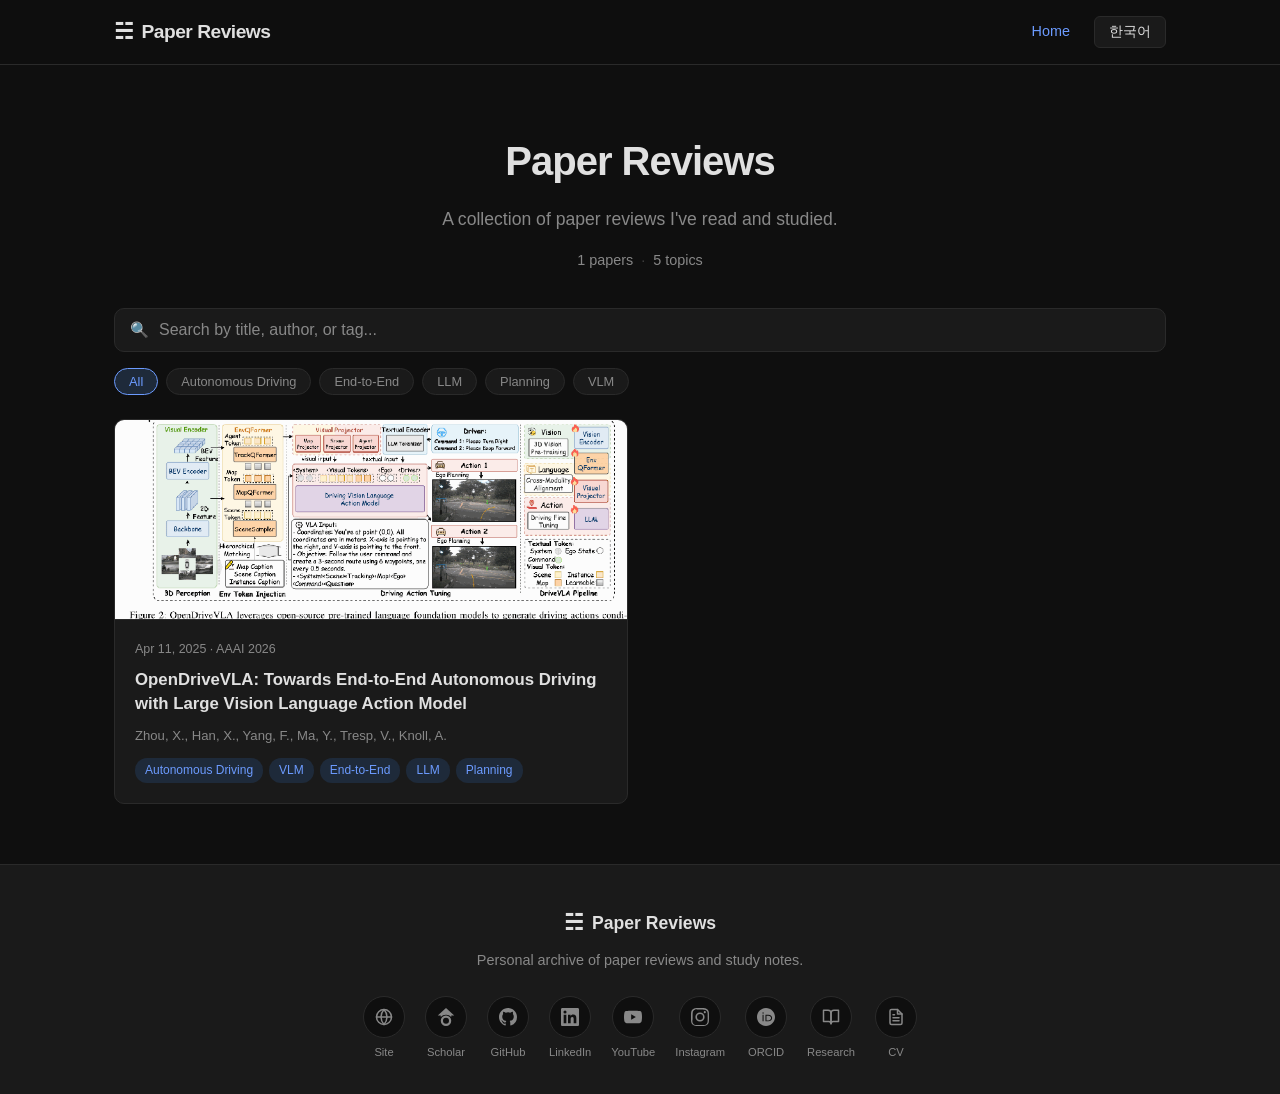
==== index.html @ d60a410d "Add paper review site with OpenDriveVLA review - Static paper review site (HTML/CSS/JS) for GitHub P" ====
<!DOCTYPE html>
<html lang="en">
<head>
  <meta charset="UTF-8">
  <meta name="viewport" content="width=device-width, initial-scale=1.0">
  <title>Paper Reviews</title>
  <link rel="icon" type="image/png" href="images/favi/favicon.png">
  <link rel="stylesheet" href="style.css">
</head>
<body>
  <header>
    <div class="header-inner">
      <a href="index.html" class="logo">
        <span class="logo-icon">&#9781;</span>
        <span>Paper Reviews</span>
      </a>
      <nav class="header-nav">
        <a href="index.html" class="nav-link active" data-en="Home" data-ko="홈">Home</a>
        <button id="lang-toggle" class="lang-btn" onclick="toggleLang()">한국어</button>
      </nav>
    </div>
  </header>

  <main>
    <section class="hero">
      <h1 data-en="Paper Reviews" data-ko="논문 리뷰">Paper Reviews</h1>
      <p data-en="A collection of paper reviews I've read and studied." data-ko="읽고 공부한 논문들의 리뷰 모음입니다.">A collection of paper reviews I've read and studied.</p>
      <div class="hero-stats" id="hero-stats"></div>
    </section>

    <section class="filters">
      <div class="search-box">
        <span class="search-icon">&#128269;</span>
        <input type="text" id="search" data-placeholder-en="Search by title, author, or tag..." data-placeholder-ko="제목, 저자, 태그로 검색..." placeholder="Search by title, author, or tag...">
      </div>
      <div class="tag-filters" id="tag-filters"></div>
    </section>

    <section class="paper-grid" id="paper-grid">
      <!-- Papers will be rendered here -->
    </section>
  </main>

  <footer>
    <div class="footer-inner">
      <div class="footer-brand">
        <span class="logo-icon">&#9781;</span>
        <span>Paper Reviews</span>
      </div>
      <p class="footer-desc" data-en="Personal archive of paper reviews and study notes." data-ko="논문 리뷰와 학습 노트를 정리한 개인 아카이브입니다.">Personal archive of paper reviews and study notes.</p>
      <div class="footer-links">
        <a href="https://www.sjhwang.com/" target="_blank" rel="noopener" class="footer-icon-item">
          <span class="footer-icon-circle">
            <svg viewBox="0 0 24 24" fill="none" stroke="currentColor" stroke-width="2" stroke-linecap="round" stroke-linejoin="round"><circle cx="12" cy="12" r="10"/><line x1="2" y1="12" x2="22" y2="12"/><path d="M12 2a15.3 15.3 0 0 1 4 10 15.3 15.3 0 0 1-4 10 15.3 15.3 0 0 1-4-10 15.3 15.3 0 0 1 4-10z"/></svg>
          </span>
          <span class="footer-icon-label">Site</span>
        </a>
        <a href="https://scholar.google.com/citations?user=6X2EVE0AAAAJ" target="_blank" rel="noopener" class="footer-icon-item">
          <span class="footer-icon-circle">
            <svg viewBox="0 0 24 24" fill="currentColor"><path d="M12 24a7 7 0 1 1 0-14 7 7 0 0 1 0 14zm0-3a4 4 0 1 0 0-8 4 4 0 0 0 0 8zM1 10L12 0l11 10h-4v2.07A8.96 8.96 0 0 0 12 9a8.96 8.96 0 0 0-7 3.07V10H1z"/></svg>
          </span>
          <span class="footer-icon-label">Scholar</span>
        </a>
        <a href="https://github.com/justinbrianhwang" target="_blank" rel="noopener" class="footer-icon-item">
          <span class="footer-icon-circle">
            <svg viewBox="0 0 24 24" fill="currentColor"><path d="M12 0C5.37 0 0 5.37 0 12c0 5.3 3.44 9.8 8.2 11.39.6.11.82-.26.82-.58v-2.03c-3.34.73-4.04-1.61-4.04-1.61-.55-1.39-1.34-1.76-1.34-1.76-1.09-.75.08-.73.08-.73 1.2.08 1.84 1.24 1.84 1.24 1.07 1.84 2.81 1.31 3.5 1 .1-.78.42-1.31.76-1.61-2.67-.3-5.47-1.33-5.47-5.93 0-1.31.47-2.38 1.24-3.22-.13-.3-.54-1.52.12-3.18 0 0 1.01-.32 3.3 1.23a11.5 11.5 0 0 1 6.02 0c2.3-1.55 3.3-1.23 3.3-1.23.66 1.66.24 2.88.12 3.18.77.84 1.24 1.91 1.24 3.22 0 4.61-2.81 5.63-5.48 5.92.43.37.81 1.1.81 2.22v3.29c0 .32.22.7.82.58A12.01 12.01 0 0 0 24 12c0-6.63-5.37-12-12-12z"/></svg>
          </span>
          <span class="footer-icon-label">GitHub</span>
        </a>
        <a href="https://www.linkedin.com/in/sunjunhwang/" target="_blank" rel="noopener" class="footer-icon-item">
          <span class="footer-icon-circle">
            <svg viewBox="0 0 24 24" fill="currentColor"><path d="M20.45 20.45h-3.55v-5.57c0-1.33-.02-3.04-1.85-3.04-1.85 0-2.14 1.45-2.14 2.94v5.67H9.36V9h3.41v1.56h.05c.48-.9 1.64-1.85 3.37-1.85 3.6 0 4.27 2.37 4.27 5.46v6.28zM5.34 7.43a2.06 2.06 0 1 1 0-4.12 2.06 2.06 0 0 1 0 4.12zM7.12 20.45H3.56V9h3.56v11.45zM22.22 0H1.77C.79 0 0 .77 0 1.72v20.56C0 23.23.79 24 1.77 24h20.45c.98 0 1.78-.77 1.78-1.72V1.72C24 .77 23.2 0 22.22 0z"/></svg>
          </span>
          <span class="footer-icon-label">LinkedIn</span>
        </a>
        <a href="https://www.youtube.com/@sjquantumprof" target="_blank" rel="noopener" class="footer-icon-item">
          <span class="footer-icon-circle">
            <svg viewBox="0 0 24 24" fill="currentColor"><path d="M23.5 6.19a3.02 3.02 0 0 0-2.12-2.14C19.5 3.5 12 3.5 12 3.5s-7.5 0-9.38.55A3.02 3.02 0 0 0 .5 6.19 31.6 31.6 0 0 0 0 12a31.6 31.6 0 0 0 .5 5.81 3.02 3.02 0 0 0 2.12 2.14c1.88.55 9.38.55 9.38.55s7.5 0 9.38-.55a3.02 3.02 0 0 0 2.12-2.14A31.6 31.6 0 0 0 24 12a31.6 31.6 0 0 0-.5-5.81zM9.55 15.57V8.43L15.82 12l-6.27 3.57z"/></svg>
          </span>
          <span class="footer-icon-label">YouTube</span>
        </a>
        <a href="https://www.instagram.com/jun_bri0123/" target="_blank" rel="noopener" class="footer-icon-item">
          <span class="footer-icon-circle">
            <svg viewBox="0 0 24 24" fill="currentColor"><path d="M12 2.16c3.2 0 3.58.01 4.85.07 1.17.05 1.97.25 2.43.41.61.24 1.05.52 1.51.98.46.46.74.9.98 1.51.16.46.36 1.26.41 2.43.06 1.27.07 1.65.07 4.85s-.01 3.58-.07 4.85c-.05 1.17-.25 1.97-.41 2.43a4.06 4.06 0 0 1-.98 1.51c-.46.46-.9.74-1.51.98-.46.16-1.26.36-2.43.41-1.27.06-1.65.07-4.85.07s-3.58-.01-4.85-.07c-1.17-.05-1.97-.25-2.43-.41a4.06 4.06 0 0 1-1.51-.98 4.06 4.06 0 0 1-.98-1.51c-.16-.46-.36-1.26-.41-2.43C2.17 15.58 2.16 15.2 2.16 12s.01-3.58.07-4.85c.05-1.17.25-1.97.41-2.43.24-.61.52-1.05.98-1.51.46-.46.9-.74 1.51-.98.46-.16 1.26-.36 2.43-.41C8.42 2.17 8.8 2.16 12 2.16zM12 0C8.74 0 8.33.01 7.05.07 5.78.13 4.9.33 4.14.63a5.87 5.87 0 0 0-2.13 1.38A5.87 5.87 0 0 0 .63 4.14C.33 4.9.13 5.78.07 7.05.01 8.33 0 8.74 0 12s.01 3.67.07 4.95c.06 1.27.26 2.15.56 2.91.31.79.72 1.47 1.38 2.13a5.87 5.87 0 0 0 2.13 1.38c.76.3 1.64.5 2.91.56C8.33 23.99 8.74 24 12 24s3.67-.01 4.95-.07c1.27-.06 2.15-.26 2.91-.56a5.87 5.87 0 0 0 2.13-1.38 5.87 5.87 0 0 0 1.38-2.13c.3-.76.5-1.64.56-2.91.06-1.28.07-1.69.07-4.95s-.01-3.67-.07-4.95c-.06-1.27-.26-2.15-.56-2.91a5.87 5.87 0 0 0-1.38-2.13A5.87 5.87 0 0 0 19.86.63C19.1.33 18.22.13 16.95.07 15.67.01 15.26 0 12 0zm0 5.84a6.16 6.16 0 1 0 0 12.32 6.16 6.16 0 0 0 0-12.32zM12 16a4 4 0 1 1 0-8 4 4 0 0 1 0 8zm6.41-11.85a1.44 1.44 0 1 0 0 2.88 1.44 1.44 0 0 0 0-2.88z"/></svg>
          </span>
          <span class="footer-icon-label">Instagram</span>
        </a>
        <a href="https://orcid.org/0009-0007-5173-2876" target="_blank" rel="noopener" class="footer-icon-item">
          <span class="footer-icon-circle">
            <svg viewBox="0 0 24 24" fill="currentColor"><path d="M12 0C5.37 0 0 5.37 0 12s5.37 12 12 12 12-5.37 12-12S18.63 0 12 0zM8.09 5.83a.86.86 0 1 1 0 1.72.86.86 0 0 1 0-1.72zM7.41 9.13h1.35v8.7H7.41v-8.7zm3.87 0h3.63c3.55 0 5.25 2.27 5.25 4.35s-1.7 4.35-5.16 4.35h-3.72v-8.7zm1.35 1.17v6.37h2.22c2.85 0 3.93-1.67 3.93-3.19s-1.08-3.18-3.84-3.18h-2.31z"/></svg>
          </span>
          <span class="footer-icon-label">ORCID</span>
        </a>
        <a href="https://sjhwangresearch.com/" target="_blank" rel="noopener" class="footer-icon-item">
          <span class="footer-icon-circle">
            <svg viewBox="0 0 24 24" fill="none" stroke="currentColor" stroke-width="2" stroke-linecap="round" stroke-linejoin="round"><path d="M2 3h6a4 4 0 0 1 4 4v14a3 3 0 0 0-3-3H2z"/><path d="M22 3h-6a4 4 0 0 0-4 4v14a3 3 0 0 1 3-3h7z"/></svg>
          </span>
          <span class="footer-icon-label">Research</span>
        </a>
        <a href="https://www.sjhwangcv.com/" target="_blank" rel="noopener" class="footer-icon-item">
          <span class="footer-icon-circle">
            <svg viewBox="0 0 24 24" fill="none" stroke="currentColor" stroke-width="2" stroke-linecap="round" stroke-linejoin="round"><path d="M14 2H6a2 2 0 0 0-2 2v16a2 2 0 0 0 2 2h12a2 2 0 0 0 2-2V8z"/><polyline points="14 2 14 8 20 8"/><line x1="16" y1="13" x2="8" y2="13"/><line x1="16" y1="17" x2="8" y2="17"/><polyline points="10 9 9 9 8 9"/></svg>
          </span>
          <span class="footer-icon-label">CV</span>
        </a>
      </div>
    </div>
  </footer>

  <script src="papers/data.js"></script>
  <script src="script.js"></script>
</body>
</html>
---- style.css ----
/* ===== Reset & Base ===== */
*, *::before, *::after {
  margin: 0;
  padding: 0;
  box-sizing: border-box;
}

:root {
  --bg: #0f0f0f;
  --surface: #1a1a1a;
  --surface-hover: #242424;
  --border: #2a2a2a;
  --text: #e0e0e0;
  --text-muted: #888;
  --accent: #6c9bff;
  --accent-hover: #8ab4ff;
  --tag-bg: #1e2a3a;
  --tag-text: #6c9bff;
  --radius: 10px;
}

html {
  scroll-behavior: smooth;
}

body {
  font-family: -apple-system, BlinkMacSystemFont, 'Segoe UI', Roboto, sans-serif;
  background: var(--bg);
  color: var(--text);
  line-height: 1.6;
  min-height: 100vh;
  display: flex;
  flex-direction: column;
}

a {
  color: var(--accent);
  text-decoration: none;
}

a:hover {
  color: var(--accent-hover);
}

/* ===== Header ===== */
header {
  position: sticky;
  top: 0;
  z-index: 100;
  background: rgba(15, 15, 15, 0.9);
  backdrop-filter: blur(16px);
  border-bottom: 1px solid var(--border);
}

.header-inner {
  max-width: 1100px;
  margin: 0 auto;
  padding: 14px 24px;
  display: flex;
  align-items: center;
  justify-content: space-between;
}

.logo {
  display: flex;
  align-items: center;
  gap: 8px;
  font-size: 1.2rem;
  font-weight: 700;
  color: var(--text);
  letter-spacing: -0.5px;
}

.logo:hover {
  color: var(--accent);
}

.logo-icon {
  font-size: 1.4rem;
}

.header-nav {
  display: flex;
  align-items: center;
  gap: 16px;
}

.nav-link {
  color: var(--text-muted);
  font-size: 0.9rem;
  font-weight: 500;
  padding: 4px 8px;
  border-radius: 6px;
  transition: color 0.2s;
}

.nav-link:hover {
  color: var(--text);
}

.nav-link.active {
  color: var(--accent);
}

.lang-btn {
  background: var(--surface);
  border: 1px solid var(--border);
  color: var(--text);
  padding: 6px 14px;
  border-radius: 6px;
  cursor: pointer;
  font-size: 0.85rem;
  transition: all 0.2s;
}

.lang-btn:hover {
  background: var(--surface-hover);
  border-color: var(--accent);
}

/* ===== Hero ===== */
.hero {
  text-align: center;
  padding: 64px 24px 36px;
}

.hero h1 {
  font-size: 2.5rem;
  font-weight: 800;
  letter-spacing: -1px;
  margin-bottom: 12px;
}

.hero p {
  color: var(--text-muted);
  font-size: 1.1rem;
  margin-bottom: 16px;
}

.hero-stats {
  display: flex;
  justify-content: center;
  align-items: center;
  gap: 8px;
  color: var(--text-muted);
  font-size: 0.9rem;
}

.stats-dot {
  opacity: 0.4;
}

/* ===== Filters ===== */
.filters {
  max-width: 1100px;
  margin: 0 auto;
  padding: 0 24px 24px;
}

.search-box {
  position: relative;
}

.search-icon {
  position: absolute;
  left: 16px;
  top: 50%;
  transform: translateY(-50%);
  font-size: 0.95rem;
  color: var(--text-muted);
  pointer-events: none;
}

.search-box input {
  width: 100%;
  padding: 12px 18px 12px 44px;
  background: var(--surface);
  border: 1px solid var(--border);
  border-radius: var(--radius);
  color: var(--text);
  font-size: 1rem;
  outline: none;
  transition: border-color 0.2s;
}

.search-box input::placeholder {
  color: var(--text-muted);
}

.search-box input:focus {
  border-color: var(--accent);
}

.tag-filters {
  display: flex;
  flex-wrap: wrap;
  gap: 8px;
  margin-top: 16px;
}

.tag-filter-btn {
  padding: 5px 14px;
  border-radius: 20px;
  border: 1px solid var(--border);
  background: var(--surface);
  color: var(--text-muted);
  font-size: 0.8rem;
  cursor: pointer;
  transition: all 0.2s;
}

.tag-filter-btn:hover,
.tag-filter-btn.active {
  background: var(--tag-bg);
  color: var(--tag-text);
  border-color: var(--accent);
}

/* ===== Paper Grid — fixed 2 columns ===== */
.paper-grid {
  max-width: 1100px;
  margin: 0 auto;
  padding: 0 24px 60px;
  display: grid;
  grid-template-columns: repeat(2, 1fr);
  gap: 24px;
}

.paper-card {
  background: var(--surface);
  border: 1px solid var(--border);
  border-radius: var(--radius);
  overflow: hidden;
  transition: all 0.25s;
  cursor: pointer;
  display: flex;
  flex-direction: column;
}

.paper-card:hover {
  border-color: var(--accent);
  transform: translateY(-4px);
  box-shadow: 0 12px 40px rgba(108, 155, 255, 0.1);
}

.paper-card .card-image {
  width: 100%;
  height: 200px;
  object-fit: cover;
  display: block;
  border-bottom: 1px solid var(--border);
}

.paper-card .card-image-placeholder {
  width: 100%;
  height: 200px;
  background: linear-gradient(135deg, #1e2a3a 0%, #2a1e3a 100%);
  display: flex;
  align-items: center;
  justify-content: center;
  border-bottom: 1px solid var(--border);
}

.paper-card .card-image-placeholder span {
  font-size: 3rem;
  color: var(--accent);
  opacity: 0.3;
}

.paper-card .card-body {
  padding: 20px;
  display: flex;
  flex-direction: column;
  flex: 1;
}

.paper-card .date {
  font-size: 0.78rem;
  color: var(--text-muted);
  margin-bottom: 8px;
}

.paper-card h3 {
  font-size: 1.05rem;
  font-weight: 600;
  margin-bottom: 10px;
  line-height: 1.4;
}

.paper-card .authors {
  font-size: 0.82rem;
  color: var(--text-muted);
  margin-bottom: 12px;
}

.paper-card .tags {
  display: flex;
  flex-wrap: wrap;
  gap: 6px;
  margin-top: auto;
}

.tag {
  background: var(--tag-bg);
  color: var(--tag-text);
  padding: 3px 10px;
  border-radius: 12px;
  font-size: 0.75rem;
}

/* ===== Paper Detail ===== */
.paper-detail {
  max-width: 800px;
  margin: 0 auto;
  padding: 48px 24px 80px;
}

.paper-detail .back-link {
  display: inline-block;
  margin-bottom: 32px;
  color: var(--text-muted);
  font-size: 0.9rem;
}

.paper-detail .back-link:hover {
  color: var(--accent);
}

.paper-detail .meta {
  margin-bottom: 32px;
}

.paper-detail .meta .date {
  font-size: 0.85rem;
  color: var(--text-muted);
  margin-bottom: 8px;
}

.paper-detail .meta h1 {
  font-size: 2rem;
  font-weight: 800;
  letter-spacing: -0.5px;
  line-height: 1.3;
  margin-bottom: 8px;
}

.paper-detail .meta .authors {
  color: var(--text-muted);
  font-size: 0.95rem;
  margin-bottom: 12px;
}

.paper-detail .meta .paper-link {
  display: inline-block;
  margin-bottom: 12px;
  font-size: 0.9rem;
}

.paper-detail .meta .tags {
  display: flex;
  flex-wrap: wrap;
  gap: 6px;
}

.paper-detail .review-content h2 {
  font-size: 1.4rem;
  font-weight: 700;
  margin: 36px 0 16px;
  padding-bottom: 8px;
  border-bottom: 1px solid var(--border);
}

.paper-detail .review-content h3 {
  font-size: 1.15rem;
  font-weight: 600;
  margin: 24px 0 12px;
}

.paper-detail .review-content p {
  margin-bottom: 16px;
  line-height: 1.8;
}

.paper-detail .review-content ul,
.paper-detail .review-content ol {
  margin-bottom: 16px;
  padding-left: 24px;
}

.paper-detail .review-content li {
  margin-bottom: 6px;
  line-height: 1.7;
}

.paper-detail .review-content code {
  background: var(--surface);
  padding: 2px 6px;
  border-radius: 4px;
  font-size: 0.9em;
}

.paper-detail .review-content pre {
  background: var(--surface);
  border: 1px solid var(--border);
  border-radius: var(--radius);
  padding: 16px;
  overflow-x: auto;
  margin-bottom: 16px;
}

.paper-detail .review-content pre code {
  background: none;
  padding: 0;
}

.paper-detail .review-content table {
  width: 100%;
  border-collapse: collapse;
  margin: 16px 0 24px;
  font-size: 0.9rem;
}

.paper-detail .review-content th,
.paper-detail .review-content td {
  padding: 10px 14px;
  border: 1px solid var(--border);
  text-align: left;
  line-height: 1.5;
}

.paper-detail .review-content th {
  background: var(--surface);
  font-weight: 600;
  color: var(--text);
}

.paper-detail .review-content td {
  color: var(--text-muted);
}

.paper-detail .review-content tr:hover td {
  background: var(--surface);
}

.paper-detail .review-content blockquote {
  border-left: 3px solid var(--accent);
  padding: 12px 20px;
  margin: 16px 0;
  background: var(--surface);
  border-radius: 0 var(--radius) var(--radius) 0;
  color: var(--text-muted);
}

.paper-detail .review-content img {
  max-width: 100%;
  border-radius: var(--radius);
  display: block;
}

.paper-detail .review-content figure {
  margin: 24px 0;
  background: var(--surface);
  border: 1px solid var(--border);
  border-radius: var(--radius);
  overflow: hidden;
}

.paper-detail .review-content figure img {
  width: 100%;
  border-radius: 0;
  display: block;
}

.paper-detail .review-content figcaption {
  padding: 12px 16px;
  font-size: 0.85rem;
  color: var(--text-muted);
  text-align: center;
  border-top: 1px solid var(--border);
}

/* ===== Empty State ===== */
.empty-state {
  text-align: center;
  padding: 80px 24px;
  color: var(--text-muted);
  grid-column: 1 / -1;
}

.empty-state p {
  font-size: 1.1rem;
}

/* ===== Footer ===== */
footer {
  margin-top: auto;
  border-top: 1px solid var(--border);
  background: var(--surface);
}

.footer-inner {
  max-width: 1100px;
  margin: 0 auto;
  padding: 40px 24px 32px;
  text-align: center;
}

.footer-brand {
  display: inline-flex;
  align-items: center;
  gap: 8px;
  font-size: 1.1rem;
  font-weight: 700;
  color: var(--text);
  margin-bottom: 8px;
}

.footer-desc {
  color: var(--text-muted);
  font-size: 0.9rem;
  margin-bottom: 24px;
}

.footer-links {
  display: flex;
  justify-content: center;
  flex-wrap: wrap;
  gap: 20px;
}

.footer-icon-item {
  display: flex;
  flex-direction: column;
  align-items: center;
  gap: 6px;
  text-decoration: none;
}

.footer-icon-item:hover .footer-icon-circle {
  color: var(--accent);
  border-color: var(--accent);
  background: var(--tag-bg);
  transform: translateY(-2px);
}

.footer-icon-item:hover .footer-icon-label {
  color: var(--accent);
}

.footer-icon-circle {
  width: 42px;
  height: 42px;
  border-radius: 50%;
  border: 1px solid var(--border);
  background: var(--bg);
  display: flex;
  align-items: center;
  justify-content: center;
  color: var(--text-muted);
  transition: all 0.2s;
}

.footer-icon-circle svg {
  width: 18px;
  height: 18px;
}

.footer-icon-label {
  font-size: 0.7rem;
  color: var(--text-muted);
  transition: color 0.2s;
}

/* ===== Responsive ===== */
@media (max-width: 700px) {
  .hero h1 {
    font-size: 1.8rem;
  }

  .paper-grid {
    grid-template-columns: 1fr;
  }

  .paper-detail .meta h1 {
    font-size: 1.5rem;
  }

  .header-nav .nav-link {
    display: none;
  }
}
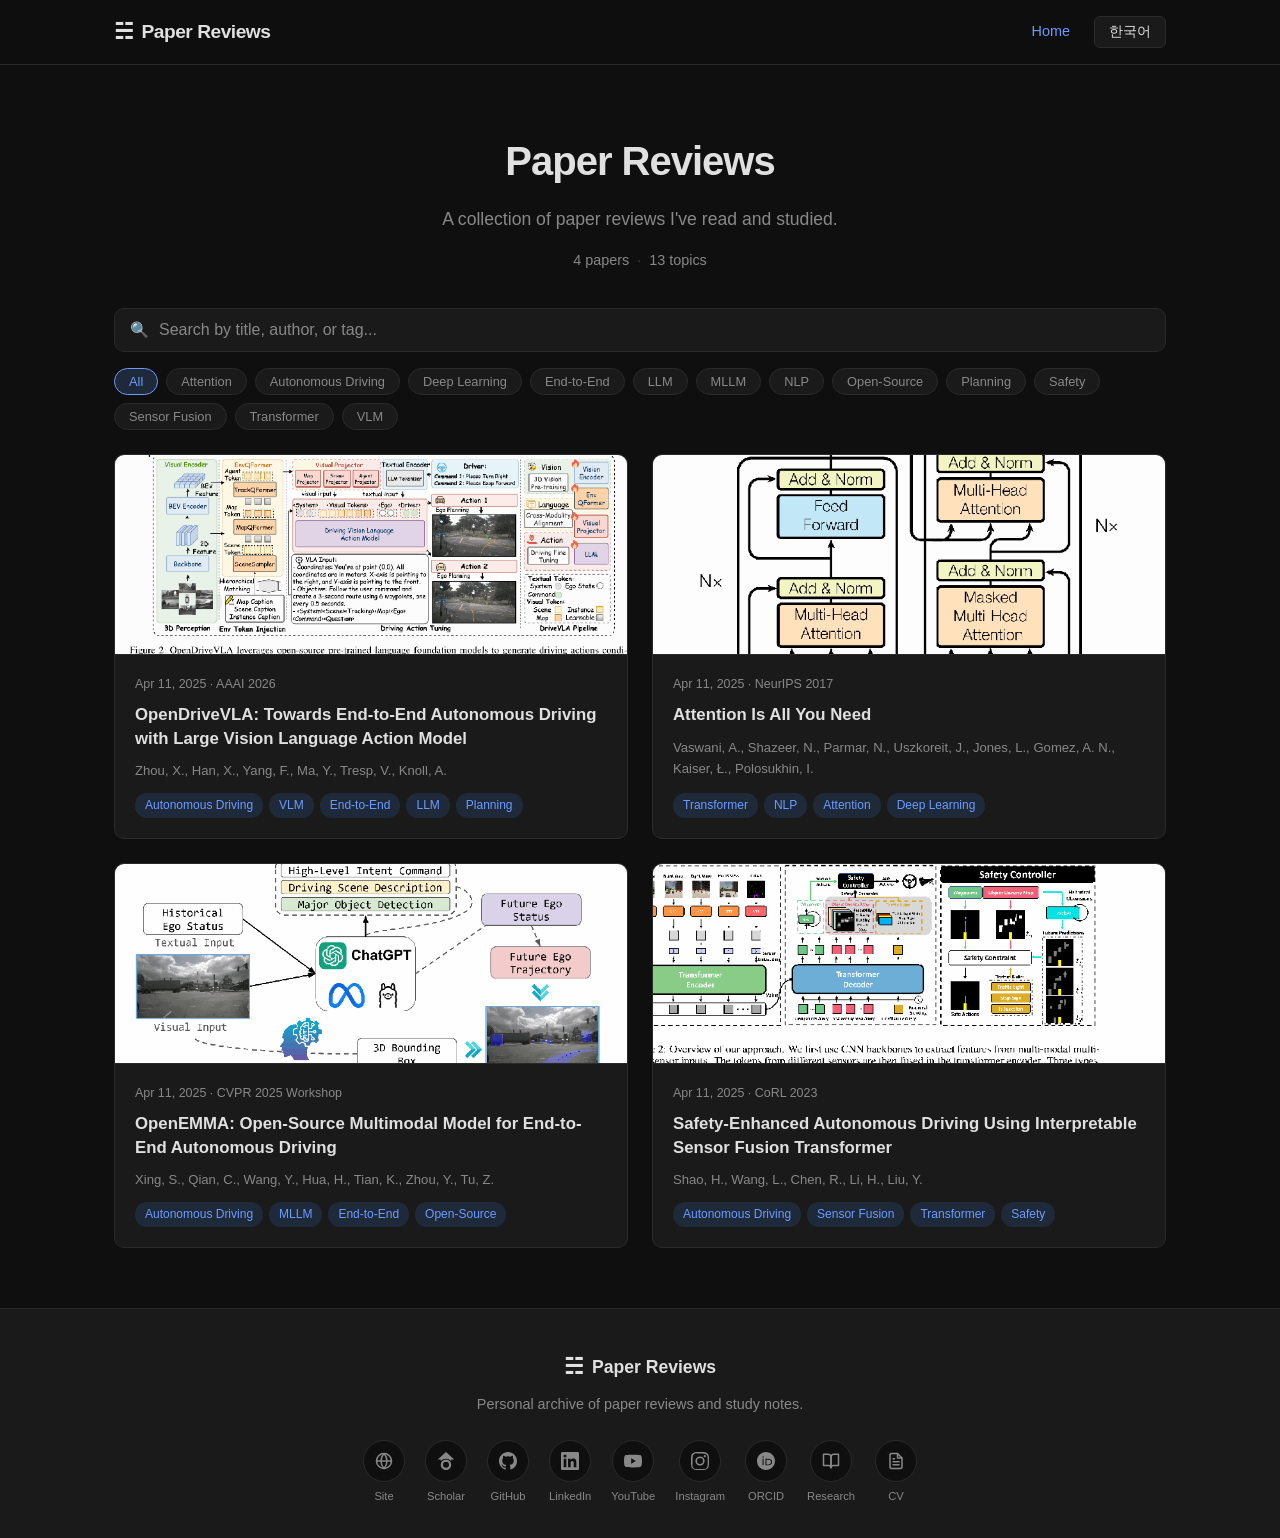
==== commit fbe92797: "Add 3 paper reviews and unify review structure - Add: Attention Is All You Need (NeurIPS 2017) - Add" ====
--- a/index.html
+++ b/index.html
@@ -3,7 +3,7 @@
 <head>
   <meta charset="UTF-8">
   <meta name="viewport" content="width=device-width, initial-scale=1.0">
-  <title>Paper Reviews</title>
+  <title>Sunjun Hwang | Paper Review</title>
   <link rel="icon" type="image/png" href="images/favi/favicon.png">
   <link rel="stylesheet" href="style.css">
 </head>
--- a/style.css
+++ b/style.css
@@ -243,6 +243,18 @@
   box-shadow: 0 12px 40px rgba(108, 155, 255, 0.1);
 }
 
+@media (hover: none) {
+  .paper-card:hover {
+    transform: none;
+    box-shadow: none;
+  }
+
+  .paper-card:active {
+    border-color: var(--accent);
+    background: var(--surface-hover);
+  }
+}
+
 .paper-card .card-image {
   width: 100%;
   height: 200px;
@@ -571,21 +583,255 @@
   transition: color 0.2s;
 }
 
-/* ===== Responsive ===== */
-@media (max-width: 700px) {
-  .hero h1 {
-    font-size: 1.8rem;
-  }
-
+/* ===== Responsive — Tablet ===== */
+@media (max-width: 900px) {
   .paper-grid {
     grid-template-columns: 1fr;
-  }
-
-  .paper-detail .meta h1 {
-    font-size: 1.5rem;
+    max-width: 600px;
+  }
+
+  .paper-card .card-image,
+  .paper-card .card-image-placeholder {
+    height: 180px;
+  }
+}
+
+/* ===== Responsive — Mobile ===== */
+@media (max-width: 600px) {
+  /* Header */
+  .header-inner {
+    padding: 12px 16px;
+  }
+
+  .logo {
+    font-size: 1.05rem;
+  }
+
+  .logo-icon {
+    font-size: 1.2rem;
   }
 
   .header-nav .nav-link {
     display: none;
   }
-}
+
+  .lang-btn {
+    padding: 5px 10px;
+    font-size: 0.8rem;
+  }
+
+  /* Hero */
+  .hero {
+    padding: 40px 16px 24px;
+  }
+
+  .hero h1 {
+    font-size: 1.6rem;
+    letter-spacing: -0.5px;
+  }
+
+  .hero p {
+    font-size: 0.95rem;
+  }
+
+  .hero-stats {
+    font-size: 0.8rem;
+  }
+
+  /* Filters */
+  .filters {
+    padding: 0 16px 16px;
+  }
+
+  .search-box input {
+    padding: 10px 14px 10px 40px;
+    font-size: 0.9rem;
+  }
+
+  .search-icon {
+    left: 14px;
+    font-size: 0.85rem;
+  }
+
+  .tag-filters {
+    gap: 6px;
+    margin-top: 12px;
+  }
+
+  .tag-filter-btn {
+    padding: 4px 10px;
+    font-size: 0.72rem;
+  }
+
+  /* Paper Grid */
+  .paper-grid {
+    grid-template-columns: 1fr;
+    padding: 0 16px 40px;
+    gap: 16px;
+  }
+
+  .paper-card .card-image,
+  .paper-card .card-image-placeholder {
+    height: 160px;
+  }
+
+  .paper-card .card-body {
+    padding: 16px;
+  }
+
+  .paper-card h3 {
+    font-size: 0.95rem;
+  }
+
+  .paper-card .authors {
+    font-size: 0.78rem;
+  }
+
+  .paper-card .date {
+    font-size: 0.72rem;
+  }
+
+  .tag {
+    font-size: 0.68rem;
+    padding: 2px 8px;
+  }
+
+  /* Paper Detail */
+  .paper-detail {
+    padding: 32px 16px 60px;
+  }
+
+  .paper-detail .back-link {
+    margin-bottom: 20px;
+    font-size: 0.85rem;
+  }
+
+  .paper-detail .meta h1 {
+    font-size: 1.35rem;
+    line-height: 1.4;
+  }
+
+  .paper-detail .meta .authors {
+    font-size: 0.85rem;
+  }
+
+  .paper-detail .meta .paper-link {
+    font-size: 0.85rem;
+  }
+
+  .paper-detail .review-content h2 {
+    font-size: 1.15rem;
+    margin: 28px 0 12px;
+  }
+
+  .paper-detail .review-content h3 {
+    font-size: 1rem;
+  }
+
+  .paper-detail .review-content p {
+    font-size: 0.9rem;
+    line-height: 1.7;
+  }
+
+  .paper-detail .review-content li {
+    font-size: 0.9rem;
+    line-height: 1.6;
+  }
+
+  .paper-detail .review-content blockquote {
+    padding: 10px 14px;
+    font-size: 0.9rem;
+  }
+
+  /* Tables — horizontal scroll on mobile */
+  .paper-detail .review-content table {
+    display: block;
+    overflow-x: auto;
+    -webkit-overflow-scrolling: touch;
+    font-size: 0.8rem;
+  }
+
+  .paper-detail .review-content th,
+  .paper-detail .review-content td {
+    padding: 8px 10px;
+    white-space: nowrap;
+  }
+
+  .paper-detail .review-content figure {
+    margin: 16px -16px;
+    border-radius: 0;
+    border-left: none;
+    border-right: none;
+  }
+
+  .paper-detail .review-content figcaption {
+    padding: 10px 16px;
+    font-size: 0.78rem;
+  }
+
+  /* Footer */
+  .footer-inner {
+    padding: 32px 16px 24px;
+  }
+
+  .footer-brand {
+    font-size: 1rem;
+  }
+
+  .footer-desc {
+    font-size: 0.82rem;
+    margin-bottom: 20px;
+  }
+
+  .footer-links {
+    gap: 14px;
+  }
+
+  .footer-icon-circle {
+    width: 36px;
+    height: 36px;
+  }
+
+  .footer-icon-circle svg {
+    width: 15px;
+    height: 15px;
+  }
+
+  .footer-icon-label {
+    font-size: 0.62rem;
+  }
+
+  /* Empty state */
+  .empty-state {
+    padding: 48px 16px;
+  }
+}
+
+/* ===== Responsive — Small phones ===== */
+@media (max-width: 380px) {
+  .hero h1 {
+    font-size: 1.35rem;
+  }
+
+  .hero p {
+    font-size: 0.88rem;
+  }
+
+  .paper-detail .meta h1 {
+    font-size: 1.2rem;
+  }
+
+  .footer-links {
+    gap: 10px;
+  }
+
+  .footer-icon-circle {
+    width: 32px;
+    height: 32px;
+  }
+
+  .footer-icon-circle svg {
+    width: 13px;
+    height: 13px;
+  }
+}
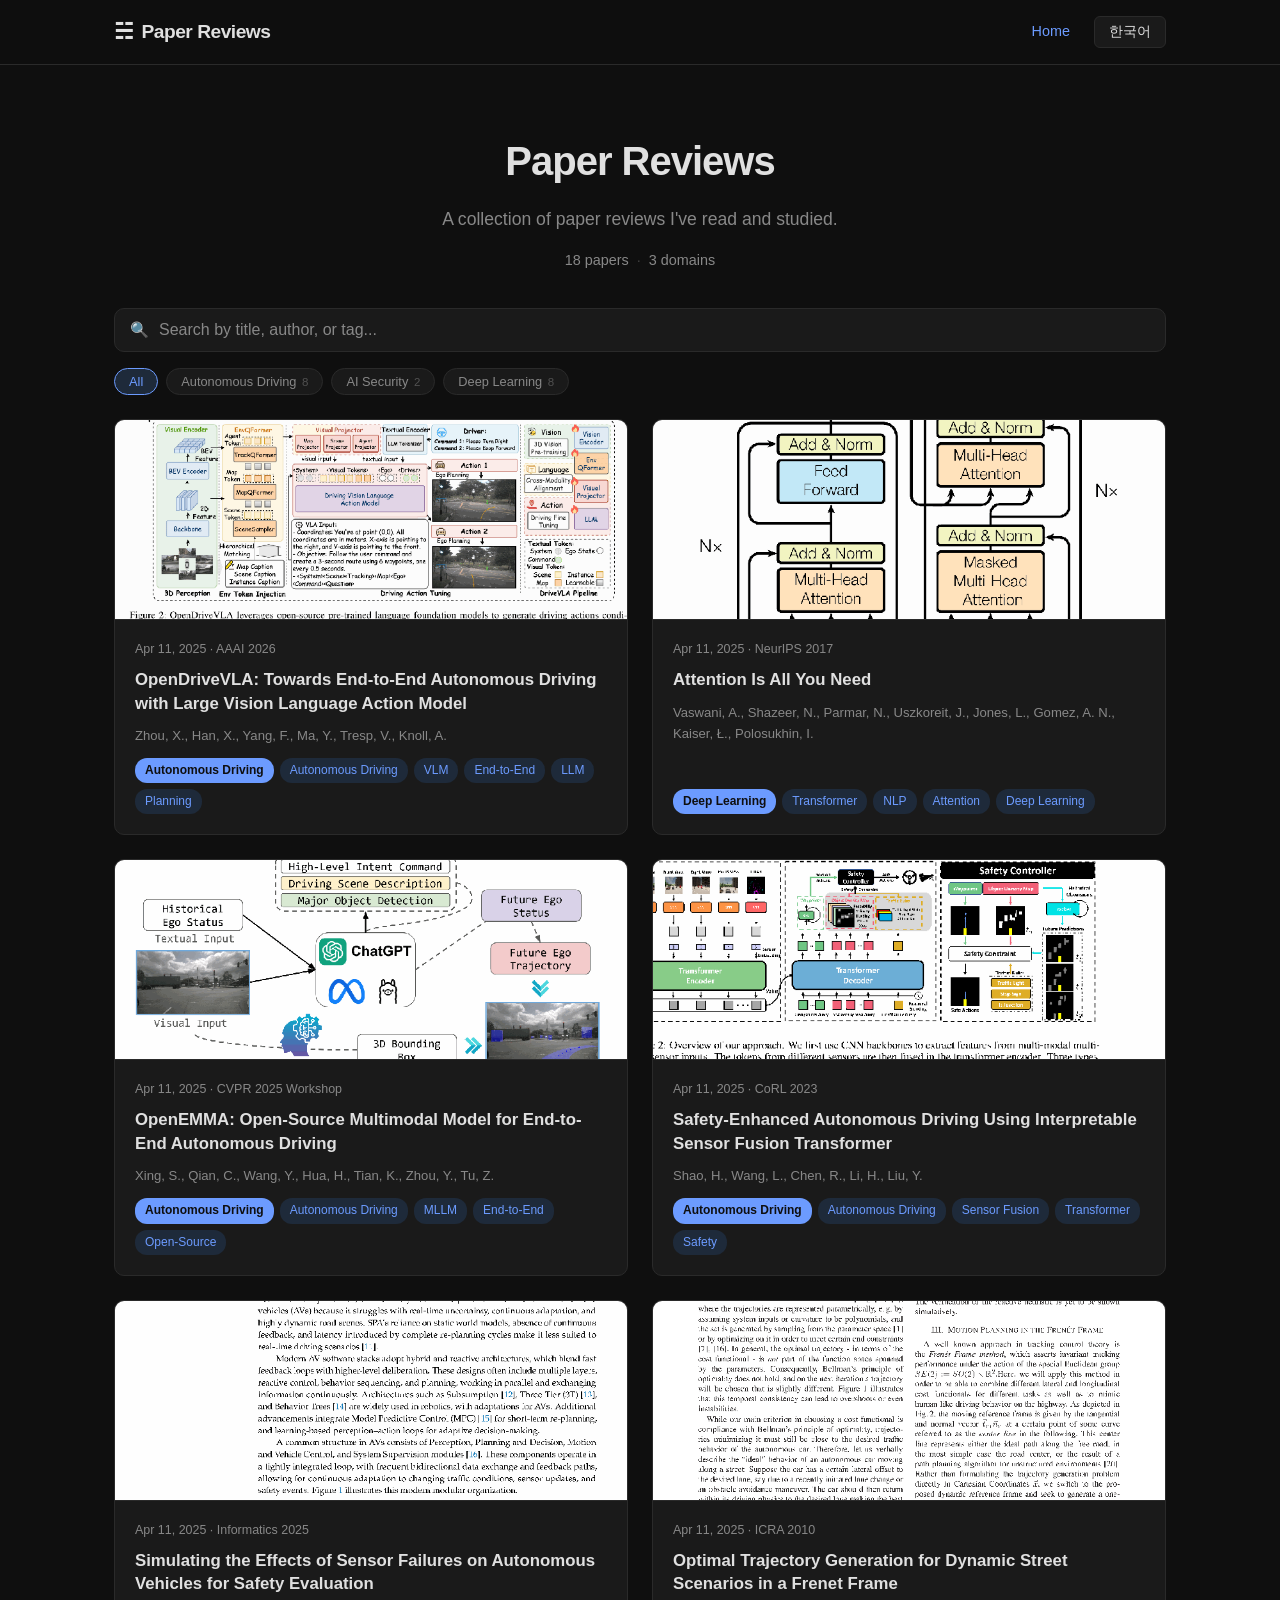
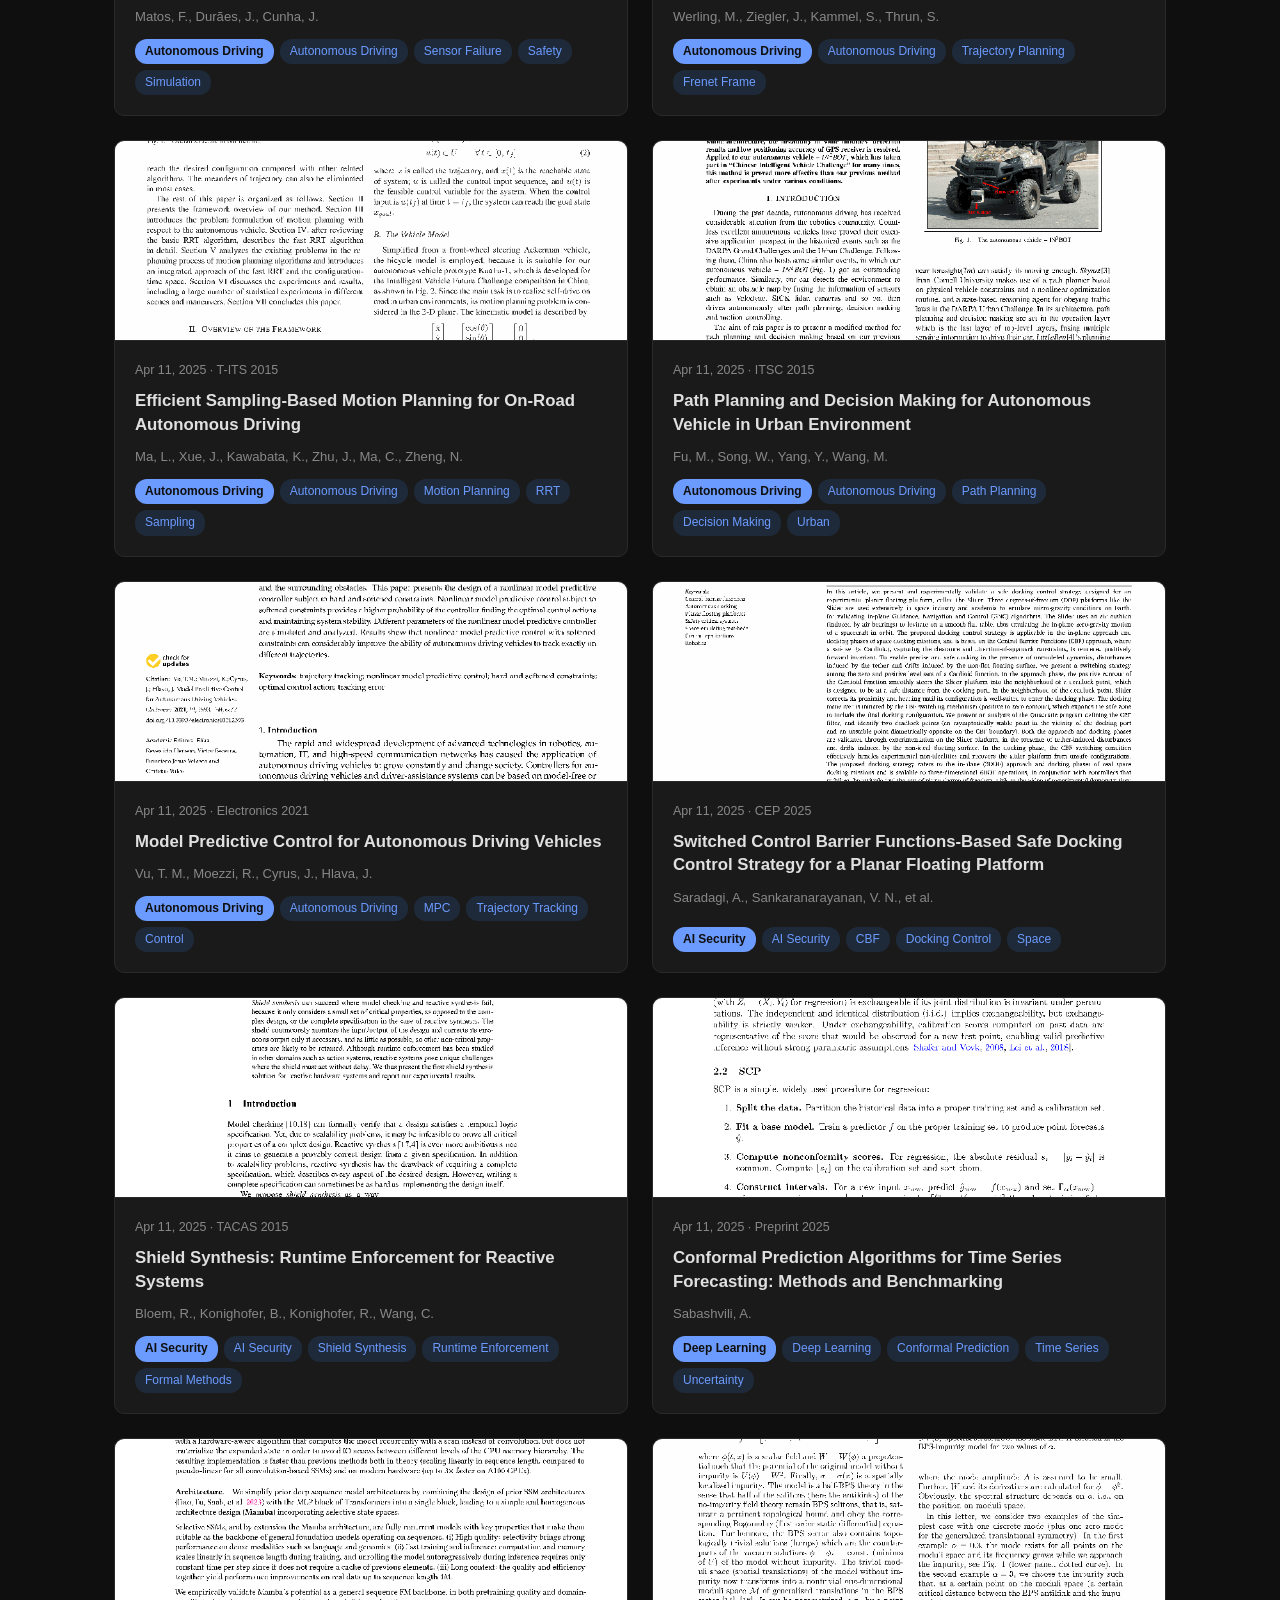
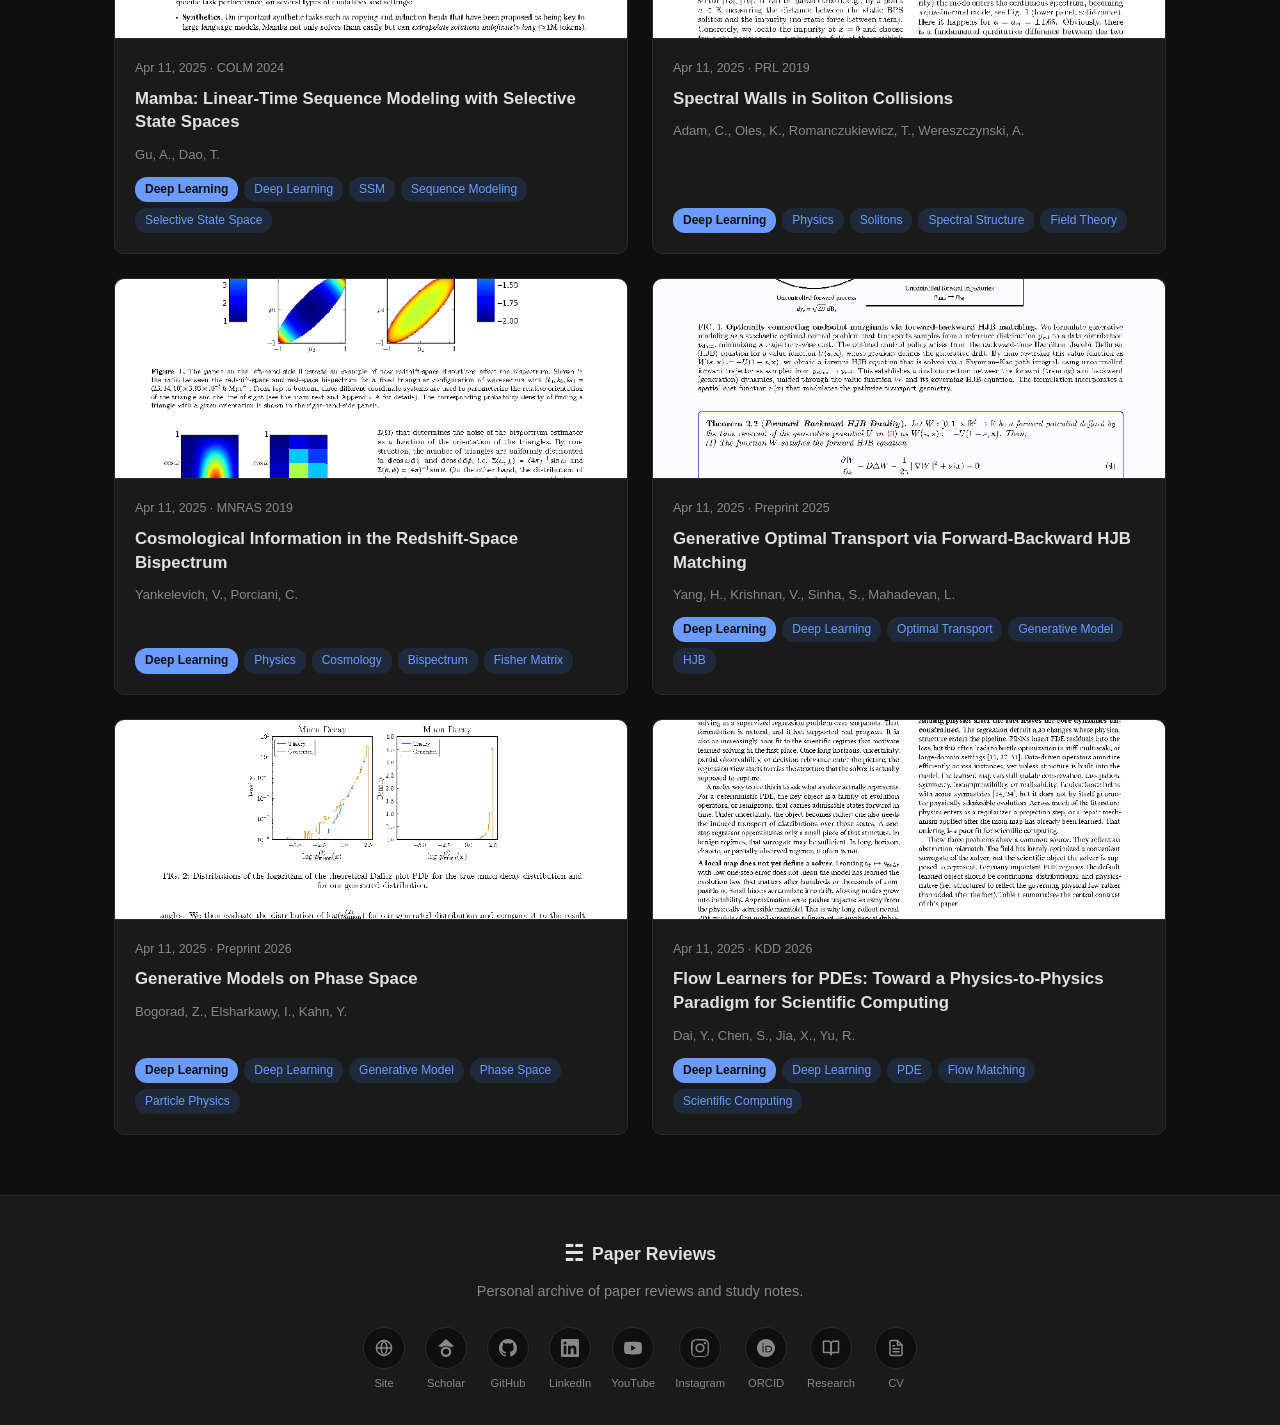
==== commit af47e2f1: "Add 14 paper reviews, SEO setup, and extracted figures - Add 5 autonomous driving papers (sensor fai" ====
--- a/index.html
+++ b/index.html
@@ -3,8 +3,16 @@
 <head>
   <meta charset="UTF-8">
   <meta name="viewport" content="width=device-width, initial-scale=1.0">
+  <meta name="description" content="Bilingual paper reviews by Sunjun Hwang — autonomous driving, quantum computing, AI security, and deep learning.">
+  <meta name="keywords" content="paper review, autonomous driving, quantum computing, AI security, deep learning, research">
+  <meta name="author" content="Sunjun Hwang">
+  <meta property="og:title" content="Sunjun Hwang | Paper Review">
+  <meta property="og:description" content="A bilingual collection of structured paper reviews in autonomous driving, quantum computing, AI security, and deep learning.">
+  <meta property="og:type" content="website">
+  <meta property="og:url" content="https://sjhwangpaper.com/">
   <title>Sunjun Hwang | Paper Review</title>
   <link rel="icon" type="image/png" href="images/favi/favicon.png">
+  <link rel="canonical" href="https://sjhwangpaper.com/">
   <link rel="stylesheet" href="style.css">
 </head>
 <body>
--- a/style.css
+++ b/style.css
@@ -320,6 +320,18 @@
   font-size: 0.75rem;
 }
 
+.domain-tag {
+  background: var(--accent);
+  color: #0f0f0f;
+  font-weight: 600;
+}
+
+.domain-count {
+  opacity: 0.5;
+  font-size: 0.72rem;
+  margin-left: 2px;
+}
+
 /* ===== Paper Detail ===== */
 .paper-detail {
   max-width: 800px;
